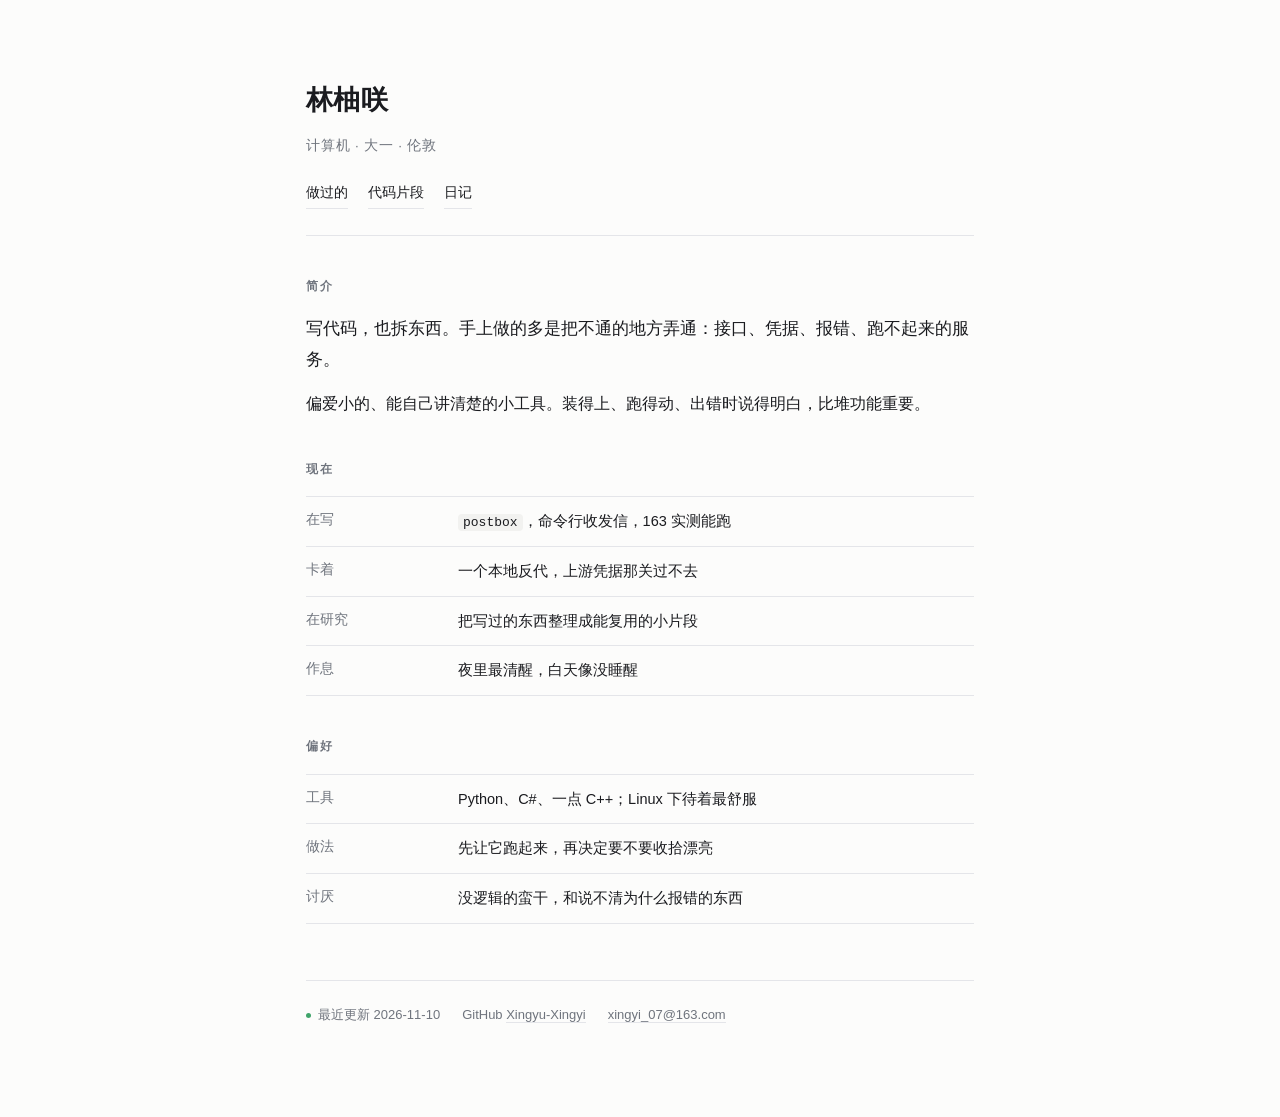
==== index.html @ b49a2041 "主页：换成偏正式的排版，分简介/现在/偏好" ====
<!doctype html>
<html lang="zh">
<head>
<meta charset="utf-8">
<meta name="viewport" content="width=device-width,initial-scale=1">
<title>林柚咲 · 计算机</title>
<style>
  :root { --ink:#1a1b1f; --dim:#6f747d; --line:#e4e5e9; --bg:#fcfcfb; --accent:#2f4fbf; }
  * { box-sizing:border-box; }
  body {
    margin:0; background:var(--bg); color:var(--ink);
    font:15.5px/1.85 -apple-system, "Segoe UI", "PingFang SC", "Noto Sans SC", sans-serif;
  }
  .page { max-width:720px; margin:0 auto; padding:76px 26px 90px; }

  header { border-bottom:1px solid var(--line); padding-bottom:26px; margin-bottom:40px; }
  h1 { font-size:27px; font-weight:600; margin:0 0 8px; letter-spacing:.01em; }
  .title { color:var(--dim); font-size:13.5px; margin:0; letter-spacing:.06em; }
  nav { margin-top:22px; display:flex; flex-wrap:wrap; gap:20px; }
  nav a {
    color:var(--ink); text-decoration:none; font-size:13.5px;
    border-bottom:1px solid var(--line); padding-bottom:2px;
  }
  nav a:hover { border-color:var(--accent); color:var(--accent); }

  section { margin-bottom:40px; }
  h2 {
    font-size:11.5px; font-weight:600; letter-spacing:.18em; text-transform:uppercase;
    color:var(--dim); margin:0 0 16px;
  }
  p { margin:0 0 14px; }
  .lede { font-size:16.5px; line-height:1.9; }

  dl { margin:0; }
  dl div { display:flex; gap:20px; padding:11px 0; border-top:1px solid var(--line); }
  dl div:last-child { border-bottom:1px solid var(--line); }
  dt { flex:0 0 132px; color:var(--dim); font-size:13.5px; }
  dd { margin:0; font-size:14.5px; }

  code {
    font-family:ui-monospace, Menlo, Consolas, monospace; font-size:13px;
    background:#f2f2f0; padding:1px 5px; border-radius:4px;
  }
  footer {
    margin-top:56px; padding-top:22px; border-top:1px solid var(--line);
    color:var(--dim); font-size:13px; display:flex; flex-wrap:wrap; gap:8px 22px;
  }
  footer a { color:var(--dim); text-decoration:none; border-bottom:1px solid var(--line); }
  footer a:hover { color:var(--ink); border-color:var(--accent); }
  .dot { display:inline-block; width:5px; height:5px; border-radius:50%; background:#3fa46a; margin-right:7px; vertical-align:middle; }
</style>
</head>
<body>
<div class="page">

  <header>
    <h1>林柚咲</h1>
    <p class="title">计算机 · 大一 · 伦敦</p>
    <nav>
      <a href="./works.html">做过的</a>
      <a href="./code.html">代码片段</a>
      <a href="./diary.html">日记</a>
    </nav>
  </header>

  <section>
    <h2>简介</h2>
    <p class="lede">写代码，也拆东西。手上做的多是把不通的地方弄通：接口、凭据、报错、跑不起来的服务。</p>
    <p>偏爱小的、能自己讲清楚的小工具。装得上、跑得动、出错时说得明白，比堆功能重要。</p>
  </section>

  <section>
    <h2>现在</h2>
    <dl>
      <div><dt>在写</dt><dd><code>postbox</code>，命令行收发信，163 实测能跑</dd></div>
      <div><dt>卡着</dt><dd>一个本地反代，上游凭据那关过不去</dd></div>
      <div><dt>在研究</dt><dd>把写过的东西整理成能复用的小片段</dd></div>
      <div><dt>作息</dt><dd>夜里最清醒，白天像没睡醒</dd></div>
    </dl>
  </section>

  <section>
    <h2>偏好</h2>
    <dl>
      <div><dt>工具</dt><dd>Python、C#、一点 C++；Linux 下待着最舒服</dd></div>
      <div><dt>做法</dt><dd>先让它跑起来，再决定要不要收拾漂亮</dd></div>
      <div><dt>讨厌</dt><dd>没逻辑的蛮干，和说不清为什么报错的东西</dd></div>
    </dl>
  </section>

  <footer>
    <span><span class="dot"></span>最近更新 2026-11-10</span>
    <span>GitHub <a href="https://github.com/Xingyu-Xingyi">Xingyu-Xingyi</a></span>
    <span><a href="mailto:xingyi_07@163.com">xingyi_07@163.com</a></span>
  </footer>

</div>
</body>
</html>
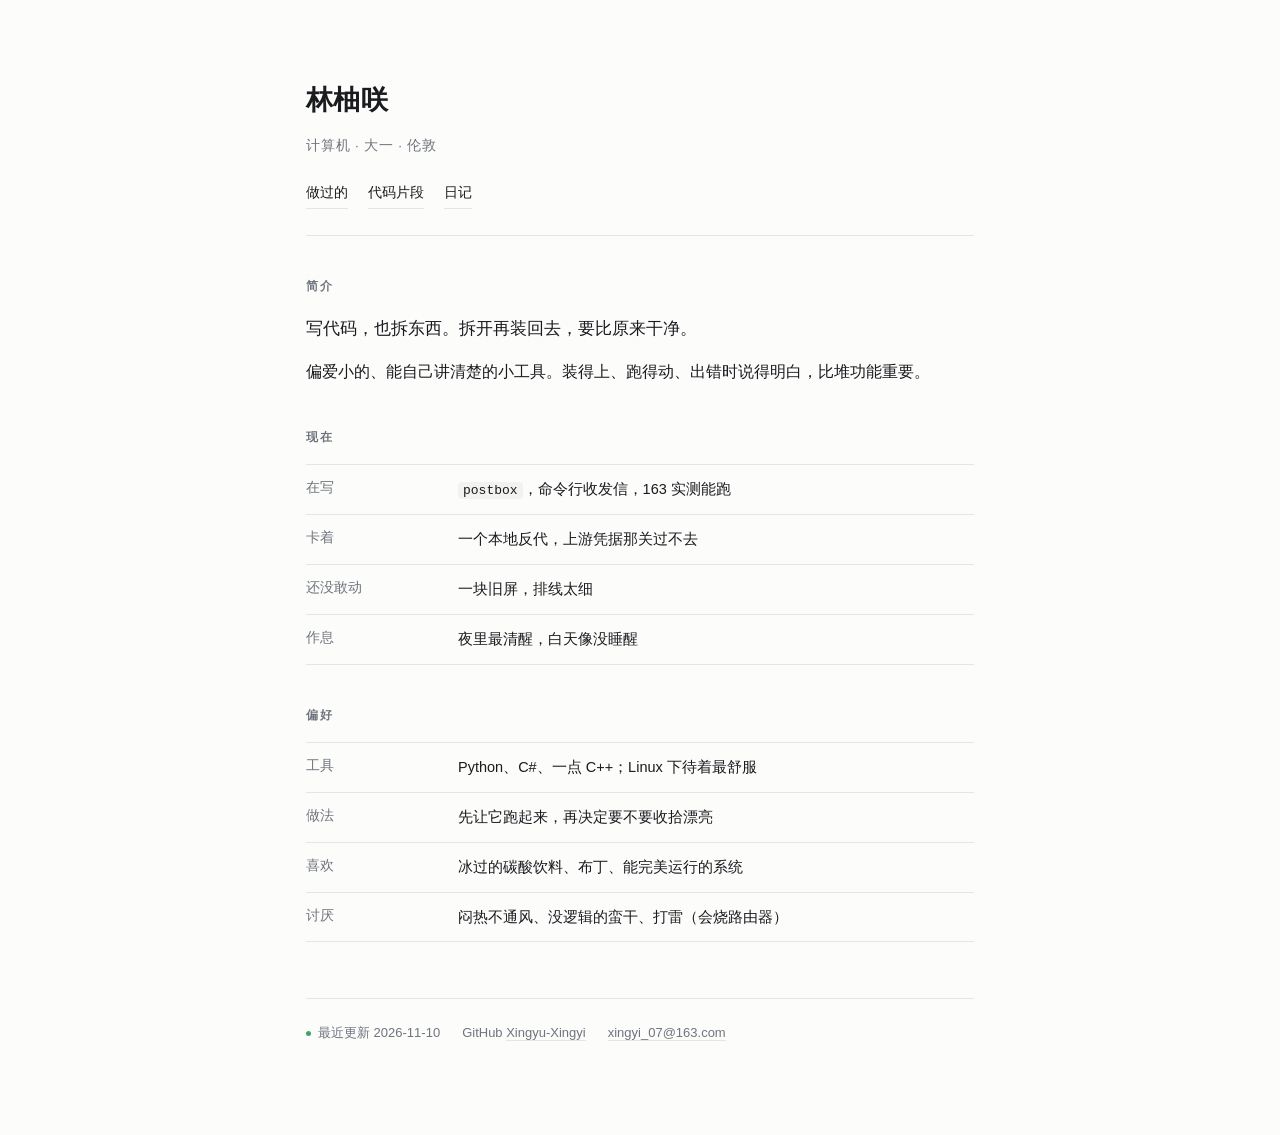
==== commit 171e3075: "主页：换成自己的说法，别像模板" ====
--- a/index.html
+++ b/index.html
@@ -65,7 +65,7 @@
 
   <section>
     <h2>简介</h2>
-    <p class="lede">写代码，也拆东西。手上做的多是把不通的地方弄通：接口、凭据、报错、跑不起来的服务。</p>
+    <p class="lede">写代码，也拆东西。拆开再装回去，要比原来干净。</p>
     <p>偏爱小的、能自己讲清楚的小工具。装得上、跑得动、出错时说得明白，比堆功能重要。</p>
   </section>
 
@@ -74,7 +74,7 @@
     <dl>
       <div><dt>在写</dt><dd><code>postbox</code>，命令行收发信，163 实测能跑</dd></div>
       <div><dt>卡着</dt><dd>一个本地反代，上游凭据那关过不去</dd></div>
-      <div><dt>在研究</dt><dd>把写过的东西整理成能复用的小片段</dd></div>
+      <div><dt>还没敢动</dt><dd>一块旧屏，排线太细</dd></div>
       <div><dt>作息</dt><dd>夜里最清醒，白天像没睡醒</dd></div>
     </dl>
   </section>
@@ -84,7 +84,8 @@
     <dl>
       <div><dt>工具</dt><dd>Python、C#、一点 C++；Linux 下待着最舒服</dd></div>
       <div><dt>做法</dt><dd>先让它跑起来，再决定要不要收拾漂亮</dd></div>
-      <div><dt>讨厌</dt><dd>没逻辑的蛮干，和说不清为什么报错的东西</dd></div>
+      <div><dt>喜欢</dt><dd>冰过的碳酸饮料、布丁、能完美运行的系统</dd></div>
+      <div><dt>讨厌</dt><dd>闷热不通风、没逻辑的蛮干、打雷（会烧路由器）</dd></div>
     </dl>
   </section>
 
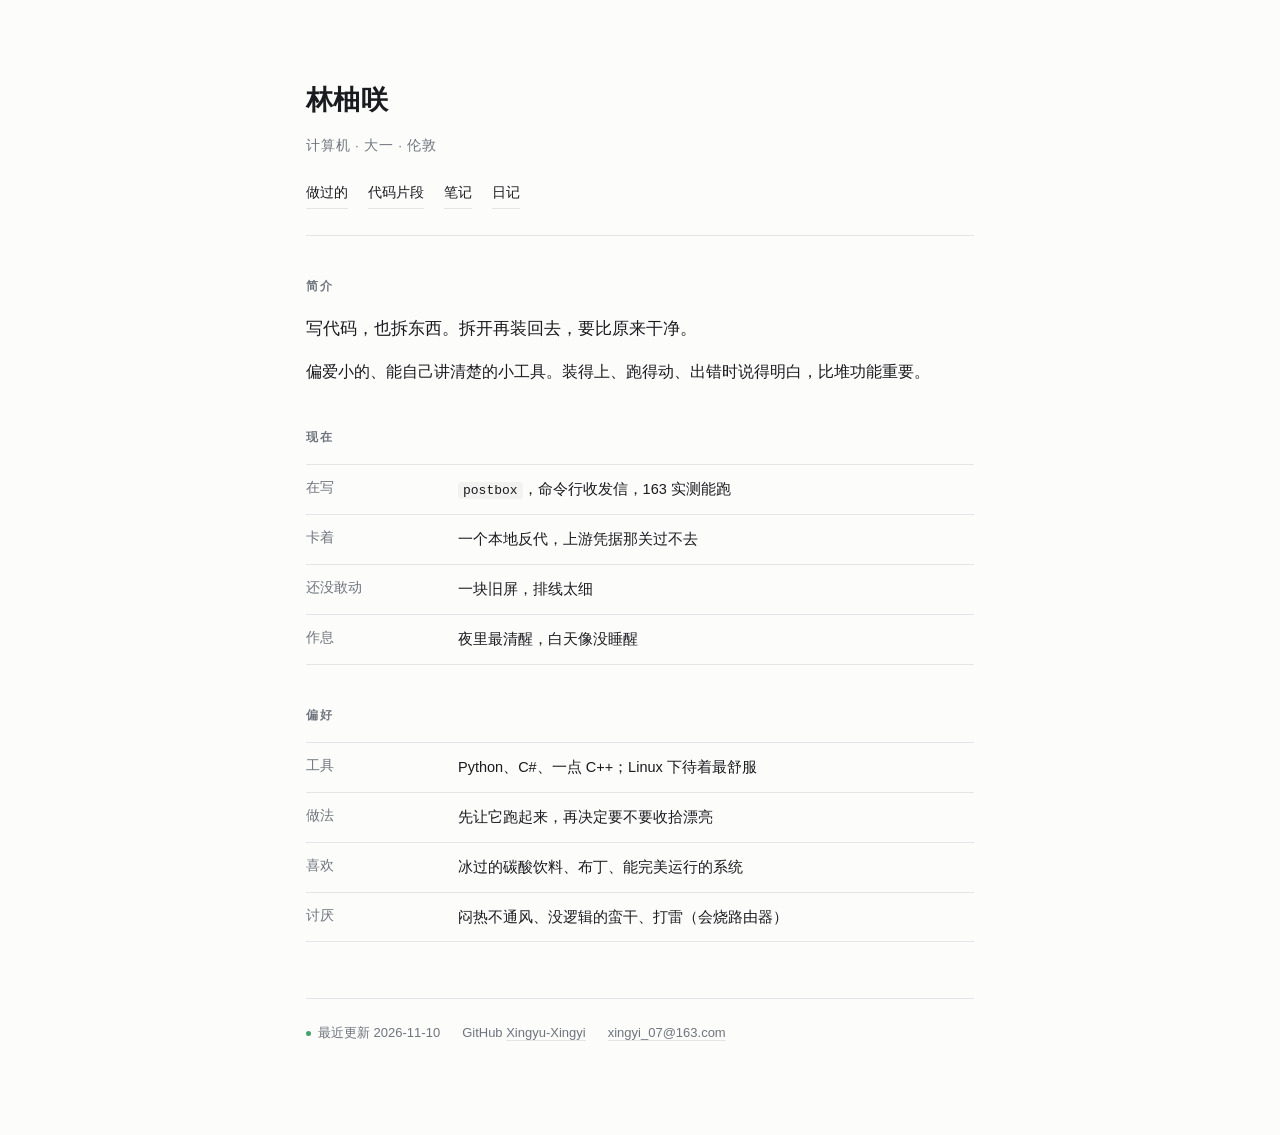
==== commit 6e9d647f: "notes: 单独一页，斜率优化做成能拖的 canvas 图；片段页只留代码" ====
--- a/index.html
+++ b/index.html
@@ -59,6 +59,7 @@
     <nav>
       <a href="./works.html">做过的</a>
       <a href="./code.html">代码片段</a>
+      <a href="./notes.html">笔记</a>
       <a href="./diary.html">日记</a>
     </nav>
   </header>
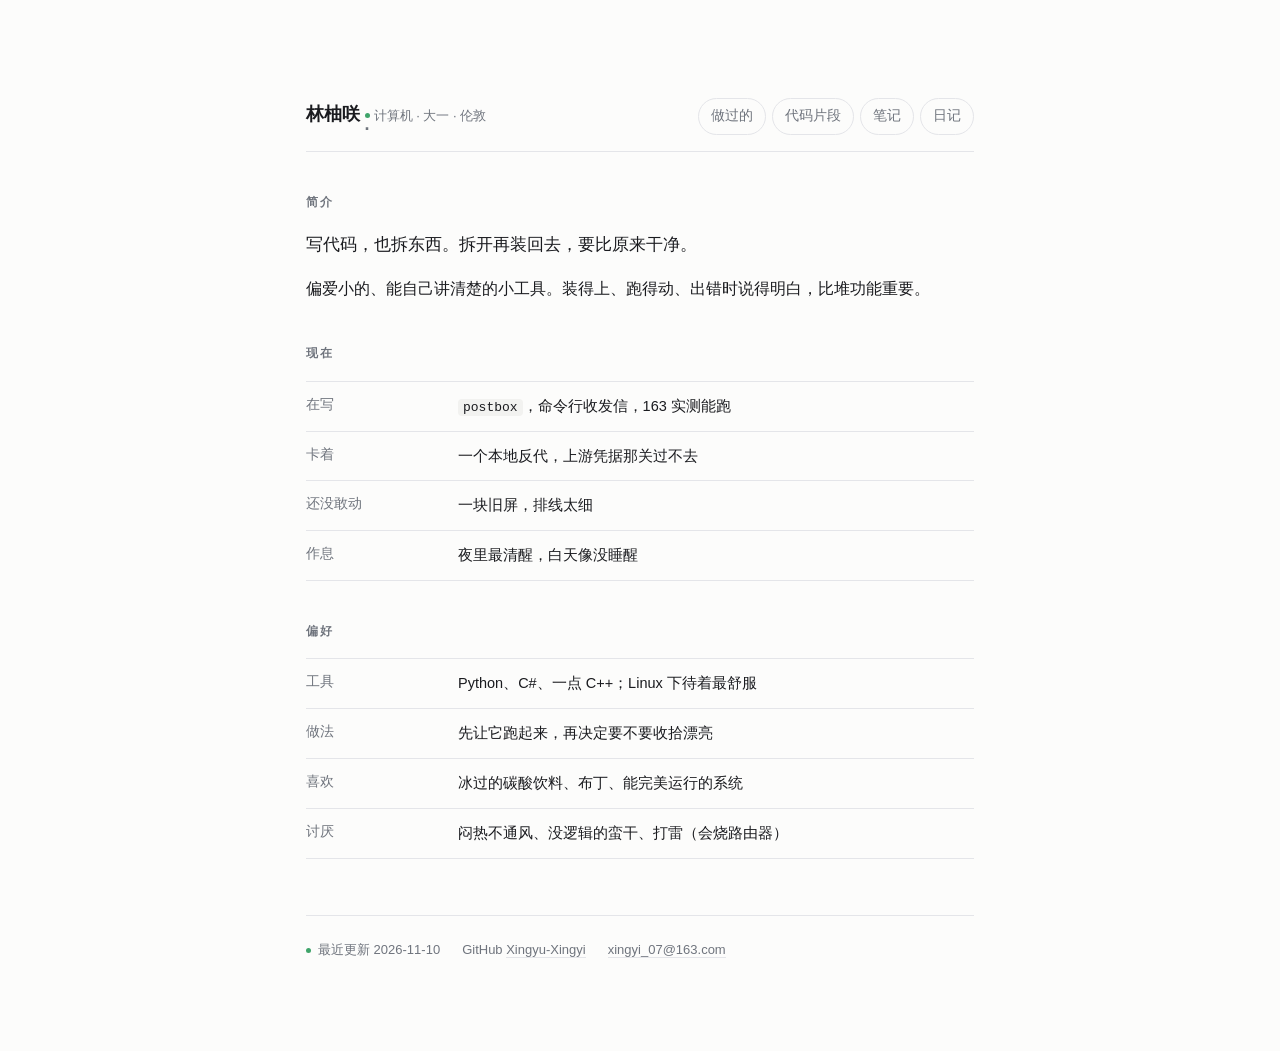
==== commit ef49a1c8: "site: 页头和按钮、间距收成 theme.css 一份，五个页面共用一个页头" ====
--- a/index.html
+++ b/index.html
@@ -4,6 +4,7 @@
 <meta charset="utf-8">
 <meta name="viewport" content="width=device-width,initial-scale=1">
 <title>林柚咲 · 计算机</title>
+<link rel="stylesheet" href="theme.css">
 <style>
   :root { --ink:#1a1b1f; --dim:#6f747d; --line:#e4e5e9; --bg:#fcfcfb; --accent:#2f4fbf; }
   * { box-sizing:border-box; }
@@ -53,16 +54,17 @@
 <body>
 <div class="page">
 
-  <header>
-    <h1>林柚咲</h1>
-    <p class="title">计算机 · 大一 · 伦敦</p>
-    <nav>
+  <!--HEADER-->
+  <header class="site-header">
+    <a class="brand" href="./">林柚咲<span class="dot">·</span><span class="brand-sub">计算机 · 大一 · 伦敦</span></a>
+    <nav class="site-nav">
       <a href="./works.html">做过的</a>
       <a href="./code.html">代码片段</a>
       <a href="./notes.html">笔记</a>
       <a href="./diary.html">日记</a>
     </nav>
   </header>
+  <!--/HEADER-->
 
   <section>
     <h2>简介</h2>
--- a/theme.css
+++ b/theme.css
@@ -0,0 +1,113 @@
+/* 用途：全站共用的一套东西——颜色和间距的变量、页头、按钮。改这里，四个页面一起变 */
+
+:root {
+  --ink: #15161a;
+  --dim: #7a7f88;
+  --line: #e6e6e9;
+  --bg: #fbfbfa;
+  --accent: #3b5bdb;
+
+  --s1: 8px;
+  --s2: 16px;
+  --s3: 24px;
+  --s4: 40px;
+  --s5: 64px;
+
+  --radius: 10px;
+  --pill: 999px;
+}
+
+/* 页头：品牌 + 导航，四个页面一份 */
+.site-header {
+  display: flex;
+  flex-wrap: wrap;
+  align-items: baseline;
+  justify-content: space-between;
+  gap: var(--s2);
+  margin: 0 0 var(--s4);
+  padding-bottom: var(--s2);
+  border-bottom: 1px solid var(--line);
+}
+
+.site-header .brand {
+  font-size: 18px;
+  font-weight: 600;
+  letter-spacing: .01em;
+  color: var(--ink);
+  text-decoration: none;
+}
+.site-header .brand .dot {
+  color: var(--dim);
+  margin: 0 4px;
+}
+.site-header .brand-sub {
+  color: var(--dim);
+  font-size: 13px;
+  font-weight: 400;
+  letter-spacing: 0;
+}
+
+/* 导航：一排胶囊，悬停反色 */
+.site-nav {
+  display: flex;
+  flex-wrap: wrap;
+  gap: 6px;
+}
+.site-nav a {
+  padding: 5px 12px;
+  border: 1px solid var(--line);
+  border-radius: var(--pill);
+  font-size: 13.5px;
+  color: var(--dim);
+  text-decoration: none;
+  transition: color .15s, border-color .15s, background .15s;
+}
+.site-nav a:hover {
+  color: var(--ink);
+  border-color: var(--ink);
+}
+.site-nav a[aria-current="page"] {
+  color: var(--bg);
+  background: var(--ink);
+  border-color: var(--ink);
+}
+
+/* 按钮：正文里跳转用的那种，跟导航分开 */
+.btn {
+  display: inline-block;
+  padding: 10px 18px;
+  border: 1px solid var(--ink);
+  border-radius: var(--pill);
+  font-size: 14px;
+  color: var(--ink);
+  text-decoration: none;
+  transition: background .15s, color .15s;
+}
+.btn:hover {
+  background: var(--ink);
+  color: var(--bg);
+}
+.btn-ghost {
+  border-color: var(--line);
+  color: var(--dim);
+}
+.btn-ghost:hover {
+  border-color: var(--ink);
+  color: var(--ink);
+  background: transparent;
+}
+
+/* 页脚 */
+.site-footer {
+  margin-top: var(--s5);
+  padding-top: var(--s2);
+  border-top: 1px solid var(--line);
+  color: var(--dim);
+  font-size: 13px;
+}
+.site-footer a { color: var(--dim); }
+
+@media (max-width: 560px) {
+  .site-header { gap: var(--s1); }
+  .site-nav a { padding: 4px 10px; font-size: 13px; }
+}
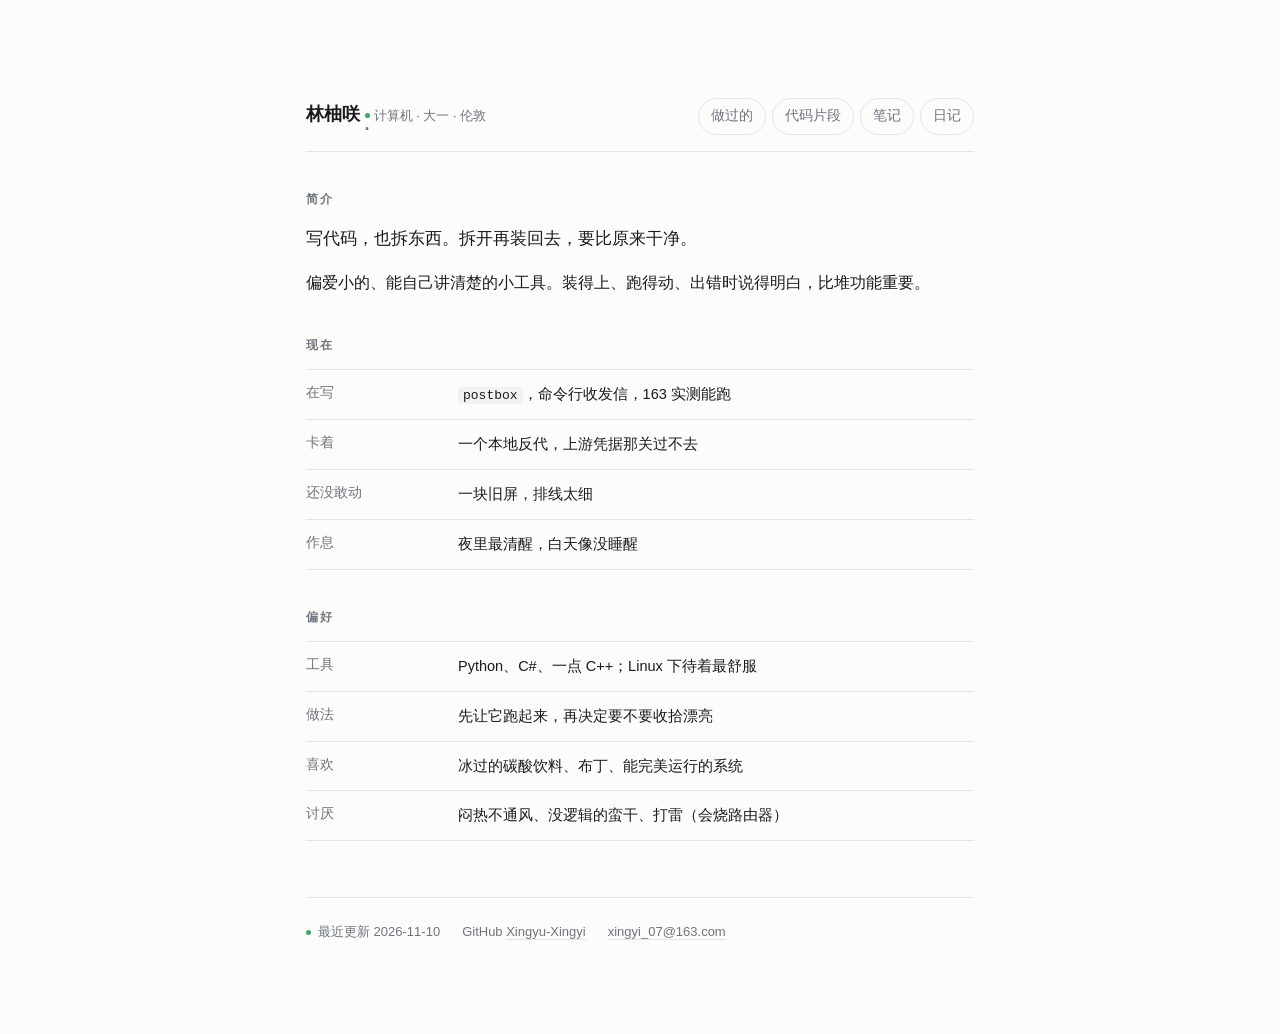
==== commit d1cba0de: "暗色补到全部页面：各页自己的 :root 会顶掉 theme.css 的暗色" ====
--- a/index.html
+++ b/index.html
@@ -7,6 +7,8 @@
 <link rel="stylesheet" href="theme.css">
 <style>
   :root { --ink:#1a1b1f; --dim:#6f747d; --line:#e4e5e9; --bg:#fcfcfb; --accent:#2f4fbf; }
+  /* 暗色：跟系统走 */
+  @media (prefers-color-scheme: dark) { :root { --ink:#e8e9ee; --dim:#99a0ab; --line:#2b2d34; --bg:#14151a; --accent:#8ba1ff } }
   * { box-sizing:border-box; }
   body {
     margin:0; background:var(--bg); color:var(--ink);
--- a/theme.css
+++ b/theme.css
@@ -111,3 +111,25 @@
   .site-header { gap: var(--s1); }
   .site-nav a { padding: 4px 10px; font-size: 13px; }
 }
+
+/* 正文：长段落别挤成一坨，行距和段距松一点 */
+body {
+  line-height: 1.8;
+  -webkit-font-smoothing: antialiased;
+  text-rendering: optimizeLegibility;
+}
+p { margin: 0 0 var(--s2); }
+p:last-child { margin-bottom: 0; }
+h1, h2, h3 { line-height: 1.35; }
+a { text-underline-offset: 3px; }
+
+/* 暗色：跟着系统走，不单独做开关 */
+@media (prefers-color-scheme: dark) {
+  :root {
+    --ink: #e8e9ee;
+    --dim: #99a0ab;
+    --line: #2b2d34;
+    --bg: #14151a;
+    --accent: #8ba1ff;
+  }
+}
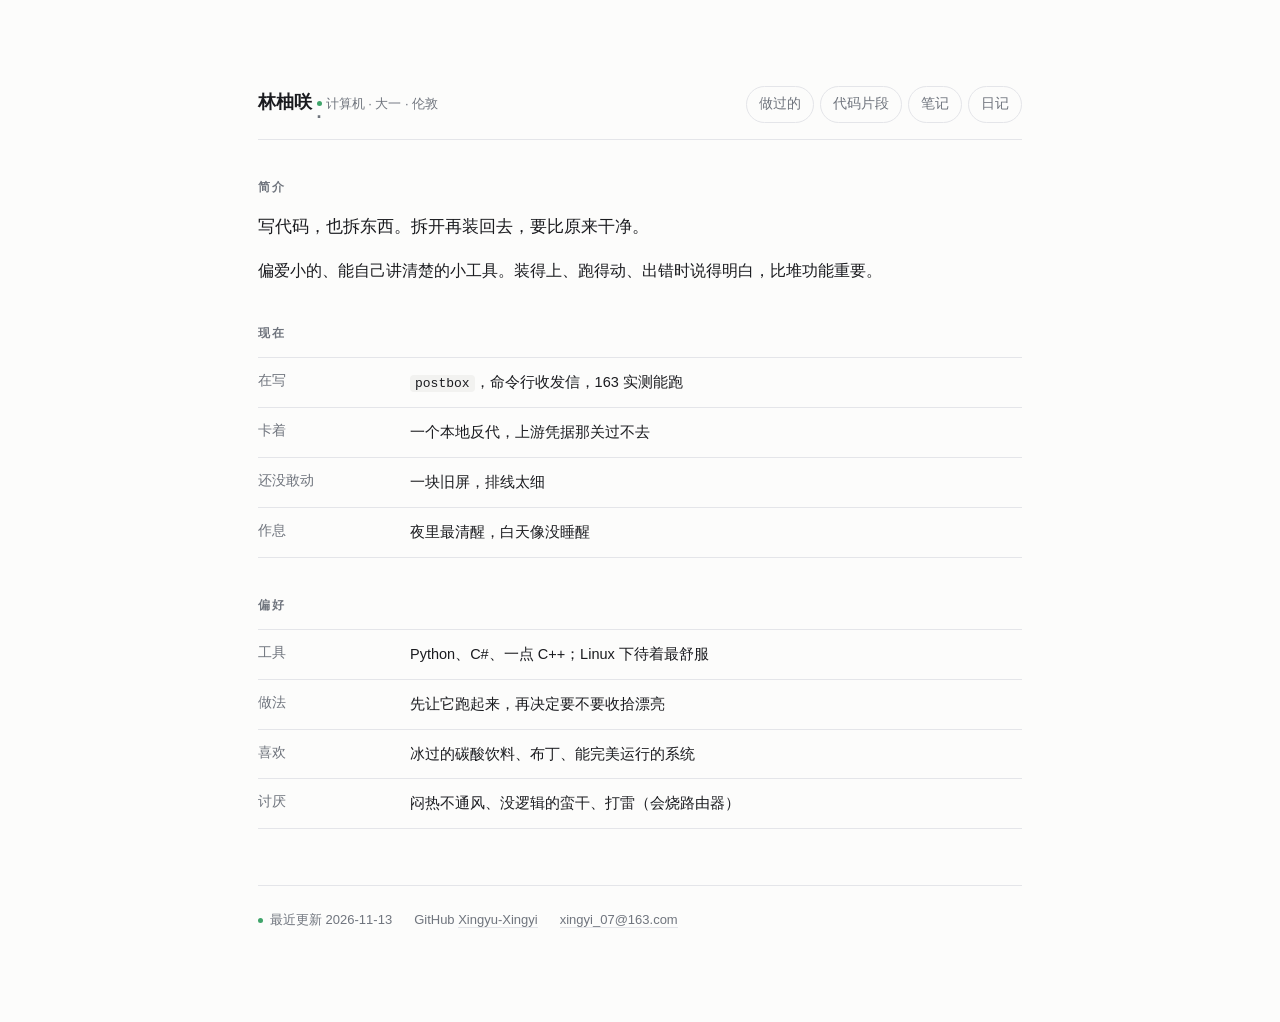
==== commit 54657c96: "三个页面收窄的问题：正文列放宽，日记图限高，首页日期和做过的页那句话改掉" ====
--- a/index.html
+++ b/index.html
@@ -14,7 +14,7 @@
     margin:0; background:var(--bg); color:var(--ink);
     font:15.5px/1.85 -apple-system, "Segoe UI", "PingFang SC", "Noto Sans SC", sans-serif;
   }
-  .page { max-width:720px; margin:0 auto; padding:76px 26px 90px; }
+  .page { max-width:820px; margin:0 auto; padding:64px 28px 90px; }
 
   header { border-bottom:1px solid var(--line); padding-bottom:26px; margin-bottom:40px; }
   h1 { font-size:27px; font-weight:600; margin:0 0 8px; letter-spacing:.01em; }
@@ -95,7 +95,7 @@
   </section>
 
   <footer>
-    <span><span class="dot"></span>最近更新 2026-11-10</span>
+    <span><span class="dot"></span>最近更新 2026-11-13</span>
     <span>GitHub <a href="https://github.com/Xingyu-Xingyi">Xingyu-Xingyi</a></span>
     <span><a href="mailto:xingyi_07@163.com">xingyi_07@163.com</a></span>
   </footer>
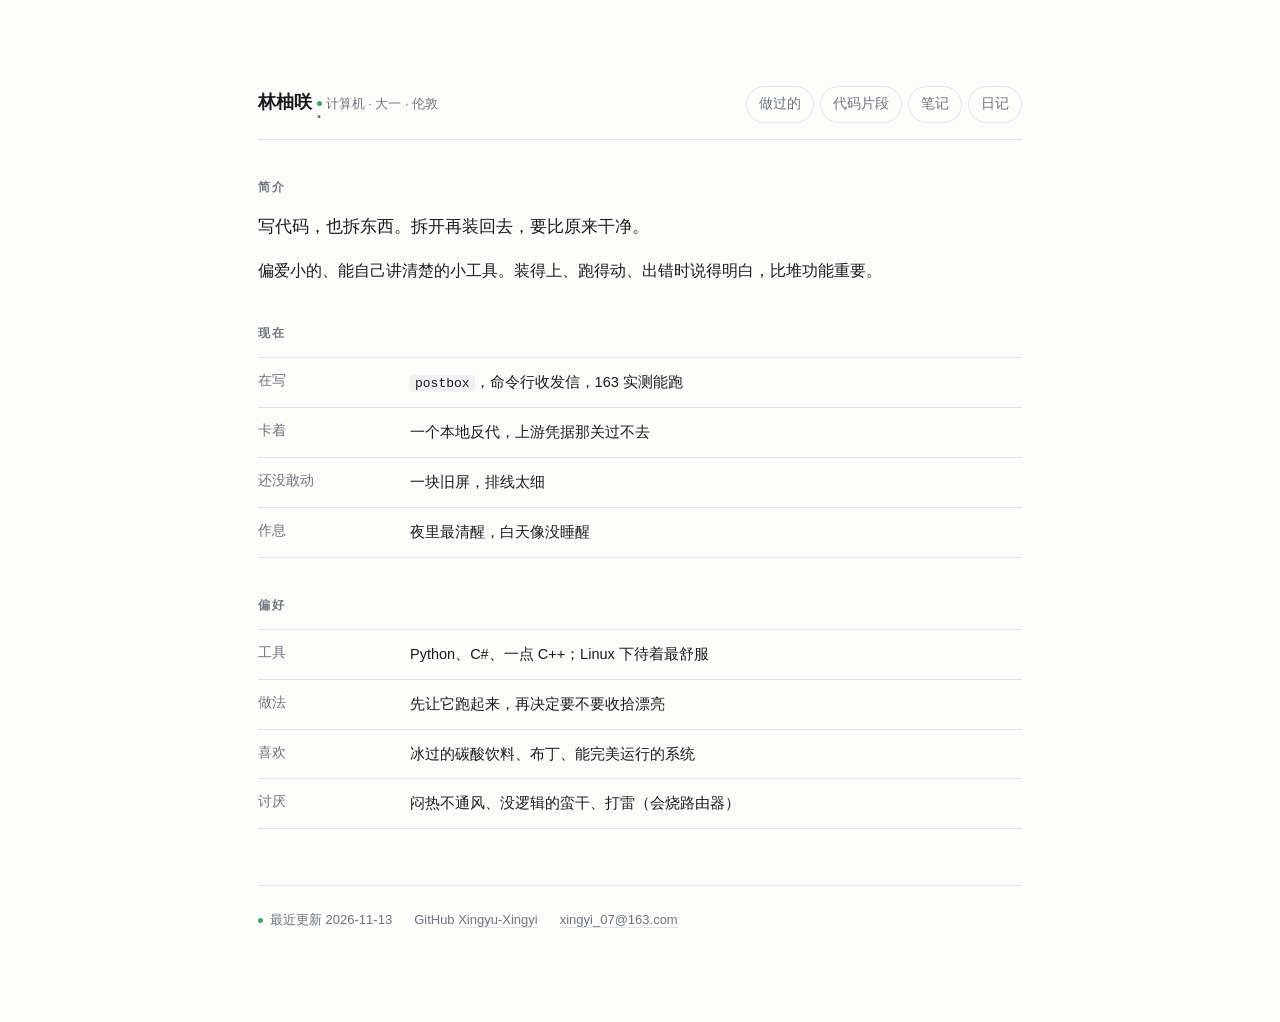
==== commit 473b6f59: "三页暗色配色：把写死的浅色底和深灰字换成变量" ====
--- a/index.html
+++ b/index.html
@@ -6,9 +6,9 @@
 <title>林柚咲 · 计算机</title>
 <link rel="stylesheet" href="theme.css">
 <style>
-  :root { --ink:#1a1b1f; --dim:#6f747d; --line:#e4e5e9; --bg:#fcfcfb; --accent:#2f4fbf; }
+  :root { --glow:#eef1ff; --chip:#f1f1f3; --ink:#1a1b1f; --dim:#6f747d; --line:#e4e5e9; --bg:#fcfcfb; --accent:#2f4fbf; }
   /* 暗色：跟系统走 */
-  @media (prefers-color-scheme: dark) { :root { --ink:#e8e9ee; --dim:#99a0ab; --line:#2b2d34; --bg:#14151a; --accent:#8ba1ff } }
+  @media (prefers-color-scheme: dark) { :root { --glow:#1b202b; --chip:#23262e; --ink:#e8e9ee; --dim:#99a0ab; --line:#2b2d34; --bg:#14151a; --accent:#8ba1ff } }
   * { box-sizing:border-box; }
   body {
     margin:0; background:var(--bg); color:var(--ink);
@@ -42,7 +42,7 @@
 
   code {
     font-family:ui-monospace, Menlo, Consolas, monospace; font-size:13px;
-    background:#f2f2f0; padding:1px 5px; border-radius:4px;
+    background:var(--chip); padding:1px 5px; border-radius:4px;
   }
   footer {
     margin-top:56px; padding-top:22px; border-top:1px solid var(--line);
